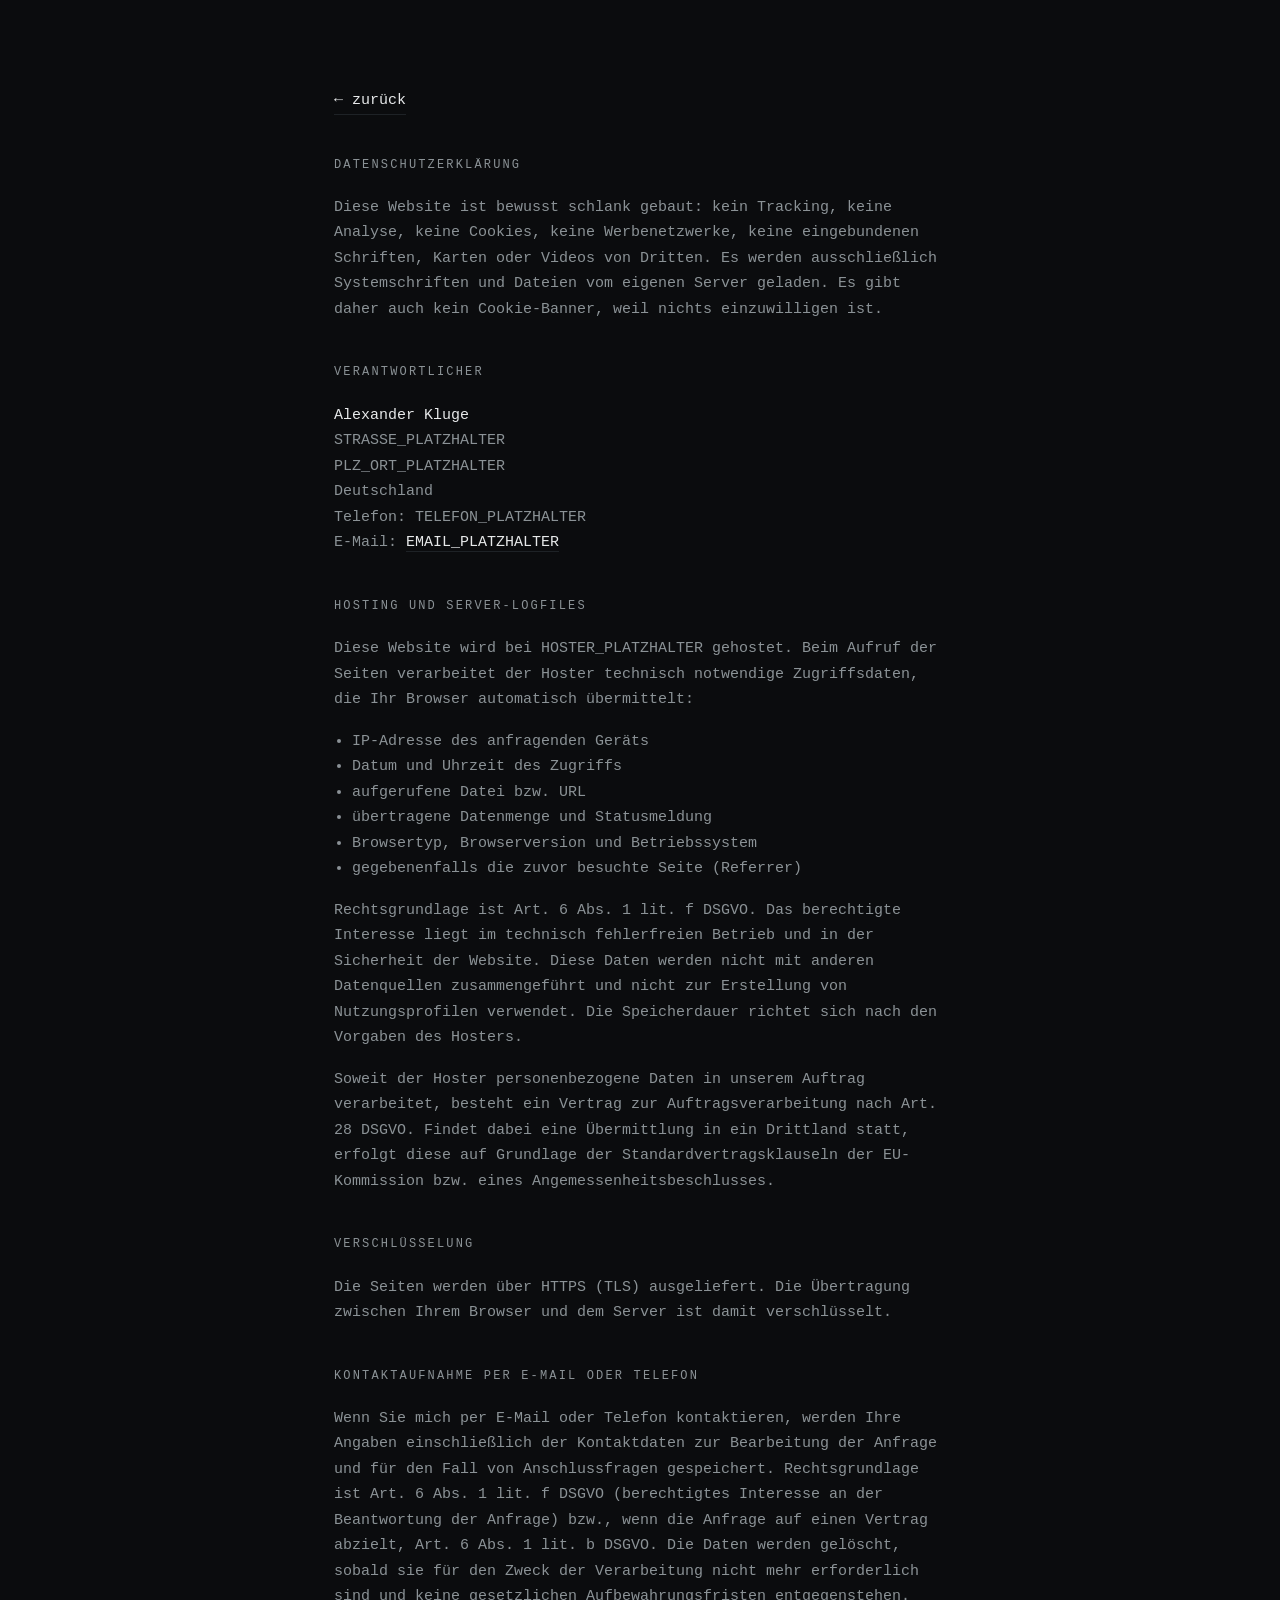
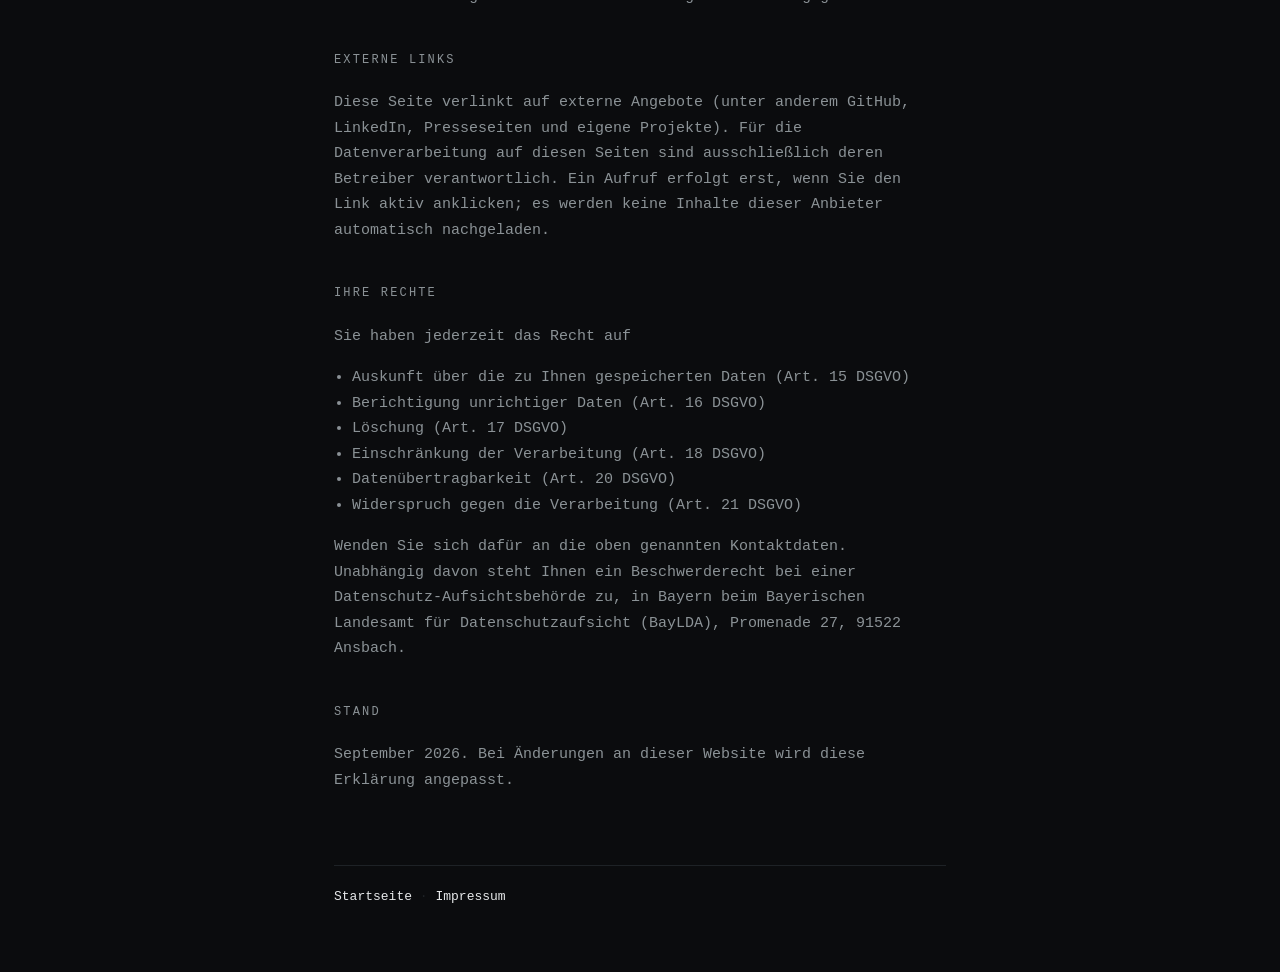
==== datenschutz.html @ 465dbee7 "Persönliche Seite: Projekte, Auszeichnungen, Impressum, Datenschutz Statische Seite ohne Build, ohne" ====
<!doctype html>
<html lang="de">
<head>
<meta charset="utf-8">
<meta name="viewport" content="width=device-width, initial-scale=1">
<title>Datenschutz — Alexander Kluge</title>
<meta name="description" content="Datenschutzerklärung nach Art. 13 DSGVO.">
<meta name="robots" content="noindex, follow">
<link rel="stylesheet" href="style.css">
<link rel="icon" href="data:,">
</head>
<body>
<main class="wrap legal">

  <a class="back" href="index.html">&larr; zurück</a>

  <h2>Datenschutzerklärung</h2>

  <p>Diese Website ist bewusst schlank gebaut: kein Tracking, keine Analyse,
  keine Cookies, keine Werbenetzwerke, keine eingebundenen Schriften, Karten
  oder Videos von Dritten. Es werden ausschließlich Systemschriften und Dateien
  vom eigenen Server geladen. Es gibt daher auch kein Cookie-Banner, weil nichts
  einzuwilligen ist.</p>

  <h2>Verantwortlicher</h2>

  <p><strong>Alexander Kluge</strong><br>
  STRASSE_PLATZHALTER<br>
  PLZ_ORT_PLATZHALTER<br>
  Deutschland<br>
  Telefon: TELEFON_PLATZHALTER<br>
  E-Mail: <a href="mailto:EMAIL_PLATZHALTER">EMAIL_PLATZHALTER</a></p>

  <h2>Hosting und Server-Logfiles</h2>

  <p>Diese Website wird bei HOSTER_PLATZHALTER gehostet. Beim Aufruf der Seiten
  verarbeitet der Hoster technisch notwendige Zugriffsdaten, die Ihr Browser
  automatisch übermittelt:</p>

  <ul>
    <li>IP-Adresse des anfragenden Geräts</li>
    <li>Datum und Uhrzeit des Zugriffs</li>
    <li>aufgerufene Datei bzw. URL</li>
    <li>übertragene Datenmenge und Statusmeldung</li>
    <li>Browsertyp, Browserversion und Betriebssystem</li>
    <li>gegebenenfalls die zuvor besuchte Seite (Referrer)</li>
  </ul>

  <p>Rechtsgrundlage ist Art. 6 Abs. 1 lit. f DSGVO. Das berechtigte Interesse
  liegt im technisch fehlerfreien Betrieb und in der Sicherheit der Website.
  Diese Daten werden nicht mit anderen Datenquellen zusammengeführt und nicht
  zur Erstellung von Nutzungsprofilen verwendet. Die Speicherdauer richtet sich
  nach den Vorgaben des Hosters.</p>

  <p>Soweit der Hoster personenbezogene Daten in unserem Auftrag verarbeitet,
  besteht ein Vertrag zur Auftragsverarbeitung nach Art. 28 DSGVO. Findet dabei
  eine Übermittlung in ein Drittland statt, erfolgt diese auf Grundlage der
  Standardvertragsklauseln der EU-Kommission bzw. eines
  Angemessenheitsbeschlusses.</p>

  <h2>Verschlüsselung</h2>

  <p>Die Seiten werden über HTTPS (TLS) ausgeliefert. Die Übertragung zwischen
  Ihrem Browser und dem Server ist damit verschlüsselt.</p>

  <h2>Kontaktaufnahme per E-Mail oder Telefon</h2>

  <p>Wenn Sie mich per E-Mail oder Telefon kontaktieren, werden Ihre Angaben
  einschließlich der Kontaktdaten zur Bearbeitung der Anfrage und für den Fall
  von Anschlussfragen gespeichert. Rechtsgrundlage ist Art. 6 Abs. 1 lit. f
  DSGVO (berechtigtes Interesse an der Beantwortung der Anfrage) bzw., wenn die
  Anfrage auf einen Vertrag abzielt, Art. 6 Abs. 1 lit. b DSGVO. Die Daten
  werden gelöscht, sobald sie für den Zweck der Verarbeitung nicht mehr
  erforderlich sind und keine gesetzlichen Aufbewahrungsfristen entgegenstehen.</p>

  <h2>Externe Links</h2>

  <p>Diese Seite verlinkt auf externe Angebote (unter anderem GitHub, LinkedIn,
  Presseseiten und eigene Projekte). Für die Datenverarbeitung auf diesen Seiten
  sind ausschließlich deren Betreiber verantwortlich. Ein Aufruf erfolgt erst,
  wenn Sie den Link aktiv anklicken; es werden keine Inhalte dieser Anbieter
  automatisch nachgeladen.</p>

  <h2>Ihre Rechte</h2>

  <p>Sie haben jederzeit das Recht auf</p>

  <ul>
    <li>Auskunft über die zu Ihnen gespeicherten Daten (Art. 15 DSGVO)</li>
    <li>Berichtigung unrichtiger Daten (Art. 16 DSGVO)</li>
    <li>Löschung (Art. 17 DSGVO)</li>
    <li>Einschränkung der Verarbeitung (Art. 18 DSGVO)</li>
    <li>Datenübertragbarkeit (Art. 20 DSGVO)</li>
    <li>Widerspruch gegen die Verarbeitung (Art. 21 DSGVO)</li>
  </ul>

  <p>Wenden Sie sich dafür an die oben genannten Kontaktdaten. Unabhängig davon
  steht Ihnen ein Beschwerderecht bei einer Datenschutz-Aufsichtsbehörde zu, in
  Bayern beim Bayerischen Landesamt für Datenschutzaufsicht (BayLDA),
  Promenade 27, 91522 Ansbach.</p>

  <h2>Stand</h2>

  <p>September 2026. Bei Änderungen an dieser Website wird diese Erklärung
  angepasst.</p>

  <footer>
    <a href="index.html">Startseite</a>
    <span class="dot">·</span>
    <a href="impressum.html">Impressum</a>
  </footer>

</main>
</body>
</html>
---- style.css ----
/* Alexander Kluge — persönliche Seite. Statisch, kein JS, keine externen Ressourcen. */

:root {
  --bg: #0b0c0e;
  --fg: #e7e9ea;
  --muted: #8b9296;
  --line: #1e2226;
  --accent: #66e0c0;
  --mono: ui-monospace, SFMono-Regular, "SF Mono", Menlo, Consolas, "Liberation Mono", monospace;
}

* { box-sizing: border-box; }

html { -webkit-text-size-adjust: 100%; }

body {
  margin: 0;
  background: var(--bg);
  color: var(--fg);
  font-family: var(--mono);
  font-size: 15px;
  line-height: 1.7;
  font-weight: 400;
}

.wrap {
  max-width: 660px;
  margin: 0 auto;
  padding: 88px 24px 64px;
}

a {
  color: var(--fg);
  text-decoration: none;
  border-bottom: 1px solid var(--line);
}

a:hover {
  color: var(--accent);
  border-bottom-color: var(--accent);
}

h1 {
  font-size: 15px;
  font-weight: 400;
  margin: 0;
  letter-spacing: 0.02em;
}

h1 + p.sub {
  margin: 2px 0 0;
  color: var(--muted);
}

h2 {
  font-size: 12px;
  font-weight: 400;
  text-transform: uppercase;
  letter-spacing: 0.18em;
  color: var(--muted);
  margin: 0 0 20px;
}

h3 {
  font-size: 15px;
  font-weight: 400;
  margin: 0;
}

p { margin: 0 0 16px; }

section { margin-top: 56px; }

.intro { margin-top: 32px; }

.intro p:last-child { margin-bottom: 0; }

.item {
  padding: 18px 0;
  border-top: 1px solid var(--line);
}

.item:last-child { border-bottom: 1px solid var(--line); }

.item p {
  margin: 6px 0 0;
  color: var(--muted);
}

.meta {
  display: block;
  color: var(--muted);
  font-size: 12px;
  letter-spacing: 0.08em;
  text-transform: uppercase;
  margin-top: 8px;
}

.dot { color: var(--line); }

dl.contact {
  margin: 0;
  display: grid;
  grid-template-columns: 92px 1fr;
  row-gap: 6px;
}

dl.contact dt {
  color: var(--muted);
  font-size: 12px;
  letter-spacing: 0.08em;
  text-transform: uppercase;
  padding-top: 3px;
}

dl.contact dd { margin: 0; }

footer {
  margin-top: 72px;
  padding-top: 20px;
  border-top: 1px solid var(--line);
  color: var(--muted);
  font-size: 13px;
}

footer a { border-bottom: none; }

.legal h2 { margin-top: 40px; }

.legal h2:first-of-type { margin-top: 0; }

.legal p, .legal li { color: var(--muted); }

.legal strong { color: var(--fg); font-weight: 400; }

.legal ul { padding-left: 18px; margin: 0 0 16px; }

.back { display: inline-block; margin-bottom: 40px; }

@media (max-width: 520px) {
  .wrap { padding: 56px 20px 48px; }
  dl.contact { grid-template-columns: 1fr; row-gap: 0; }
  dl.contact dd { margin-bottom: 12px; }
}
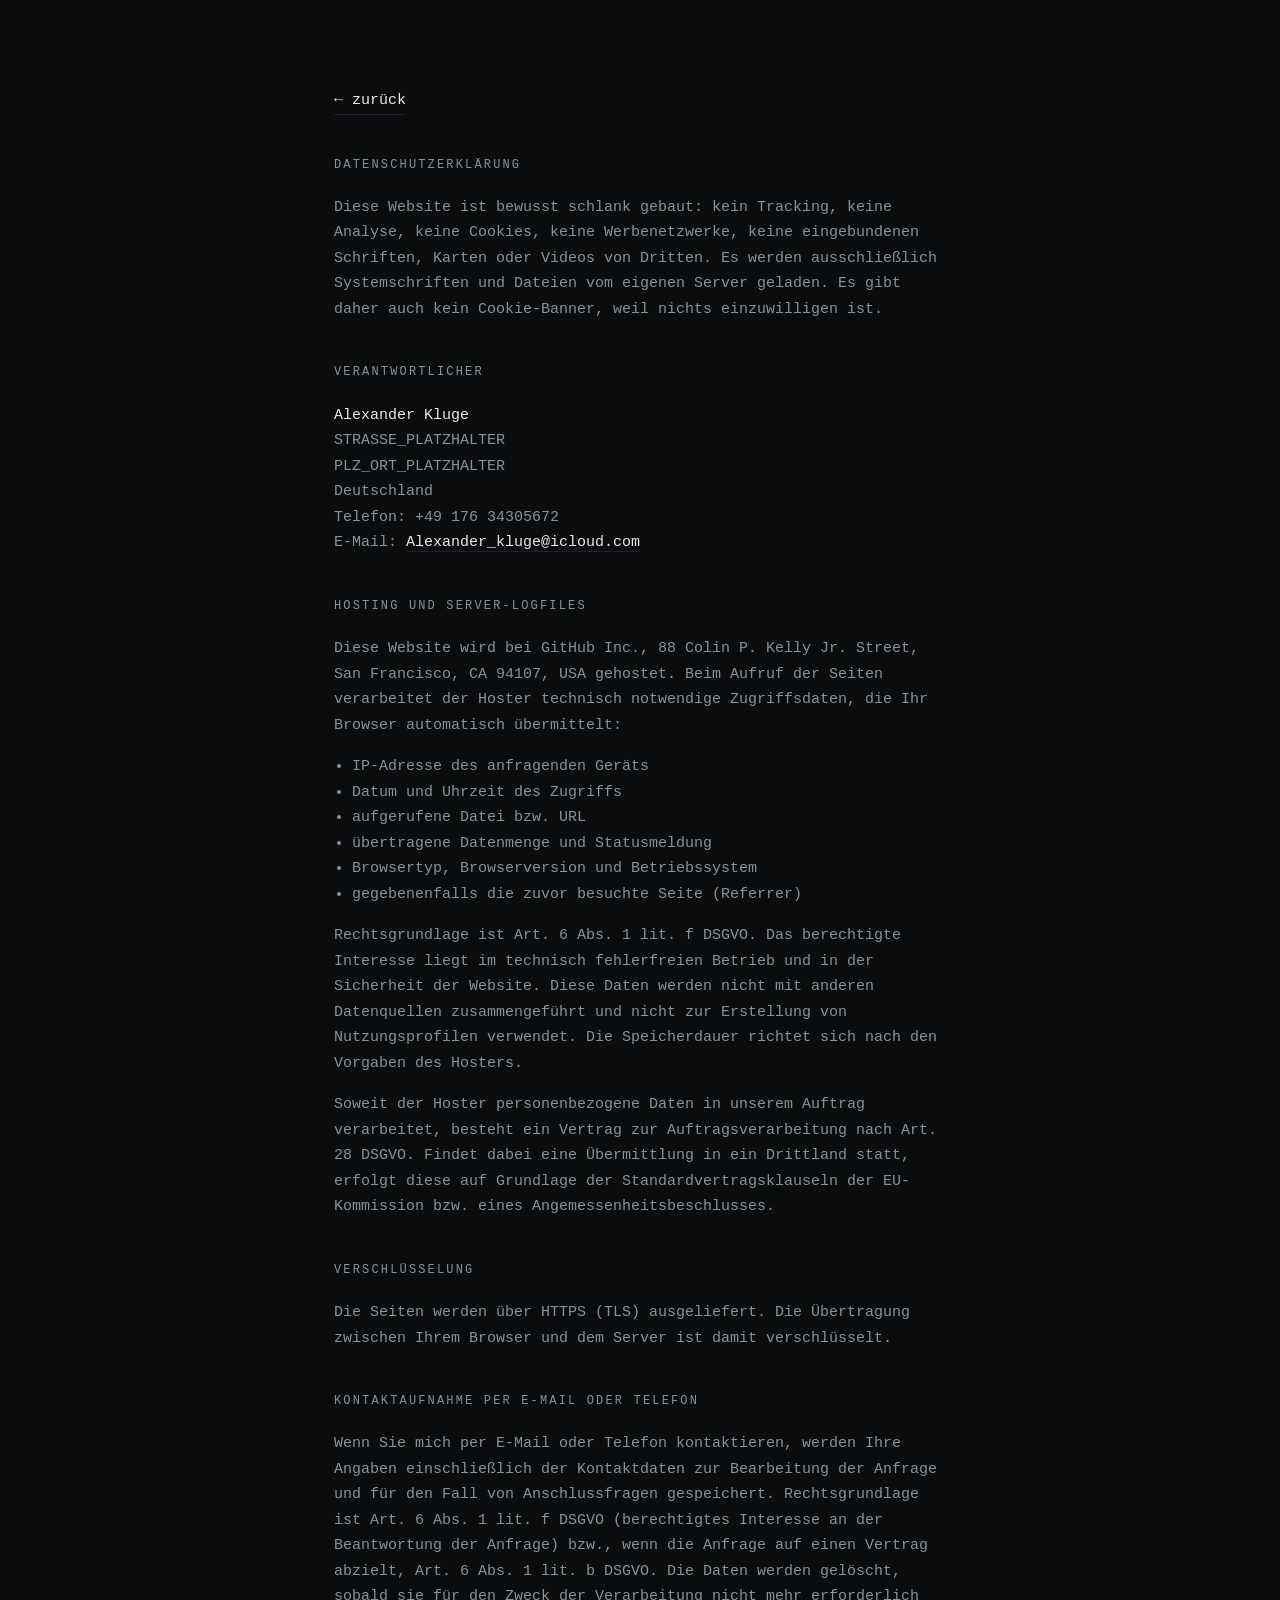
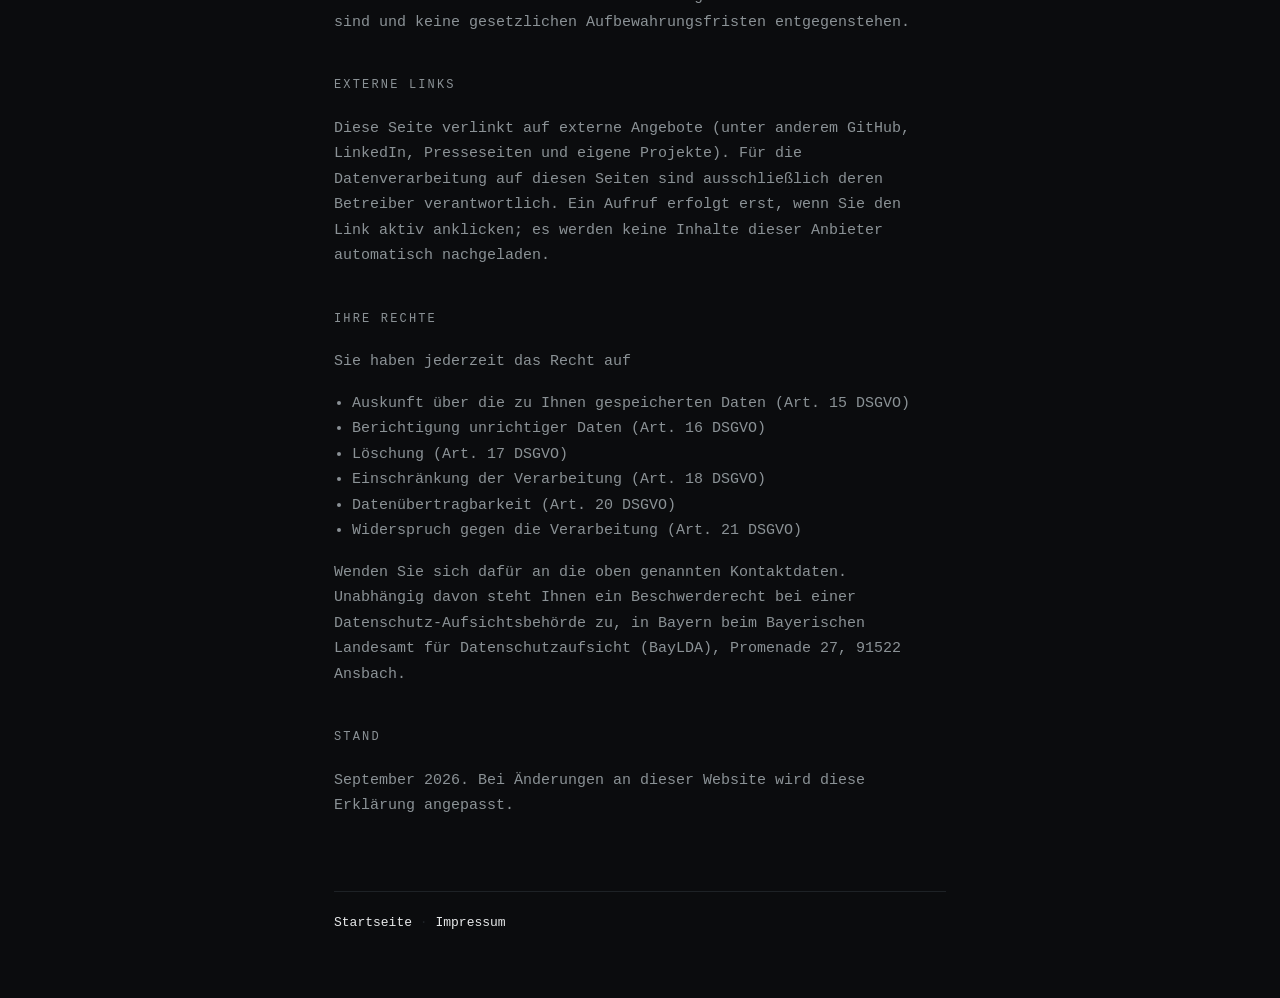
==== commit fa48d1c6: "Kontaktdaten eintragen, Nebensachen streichen, Indexierung erlauben E-Mail, Telefon und Hoster einge" ====
--- a/datenschutz.html
+++ b/datenschutz.html
@@ -28,12 +28,12 @@
   STRASSE_PLATZHALTER<br>
   PLZ_ORT_PLATZHALTER<br>
   Deutschland<br>
-  Telefon: TELEFON_PLATZHALTER<br>
-  E-Mail: <a href="mailto:EMAIL_PLATZHALTER">EMAIL_PLATZHALTER</a></p>
+  Telefon: +49 176 34305672<br>
+  E-Mail: <a href="mailto:Alexander_kluge@icloud.com">Alexander_kluge@icloud.com</a></p>
 
   <h2>Hosting und Server-Logfiles</h2>
 
-  <p>Diese Website wird bei HOSTER_PLATZHALTER gehostet. Beim Aufruf der Seiten
+  <p>Diese Website wird bei GitHub Inc., 88 Colin P. Kelly Jr. Street, San Francisco, CA 94107, USA gehostet. Beim Aufruf der Seiten
   verarbeitet der Hoster technisch notwendige Zugriffsdaten, die Ihr Browser
   automatisch übermittelt:</p>
 
--- a/style.css
+++ b/style.css
@@ -1,4 +1,5 @@
-/* Alexander Kluge — persönliche Seite. Statisch, kein JS, keine externen Ressourcen. */
+/* Alexander Kluge — persönliche Seite. Statisch, keine externen Ressourcen.
+   Einziges Skript: stars.js für den Sternenhimmel im Hintergrund. */
 
 :root {
   --bg: #0b0c0e;
@@ -23,7 +24,18 @@
   font-weight: 400;
 }
 
+#sky {
+  position: fixed;
+  inset: 0;
+  width: 100%;
+  height: 100%;
+  z-index: 0;
+  pointer-events: none;
+}
+
 .wrap {
+  position: relative;
+  z-index: 1;
   max-width: 660px;
   margin: 0 auto;
   padding: 88px 24px 64px;
@@ -98,6 +110,29 @@
 
 .dot { color: var(--line); }
 
+.cv {
+  display: grid;
+  grid-template-columns: 92px 1fr;
+  column-gap: 0;
+  padding: 14px 0;
+  border-top: 1px solid var(--line);
+}
+
+.cv:last-child { border-bottom: 1px solid var(--line); }
+
+.cv .when {
+  color: var(--muted);
+  font-size: 12px;
+  letter-spacing: 0.08em;
+  text-transform: uppercase;
+  padding-top: 3px;
+}
+
+.cv p {
+  margin: 4px 0 0;
+  color: var(--muted);
+}
+
 dl.contact {
   margin: 0;
   display: grid;
@@ -114,6 +149,8 @@
 }
 
 dl.contact dd { margin: 0; }
+
+dl.contact.lang { grid-template-columns: 124px 1fr; }
 
 footer {
   margin-top: 72px;
@@ -141,4 +178,5 @@
   .wrap { padding: 56px 20px 48px; }
   dl.contact { grid-template-columns: 1fr; row-gap: 0; }
   dl.contact dd { margin-bottom: 12px; }
+  .cv { grid-template-columns: 1fr; }
 }
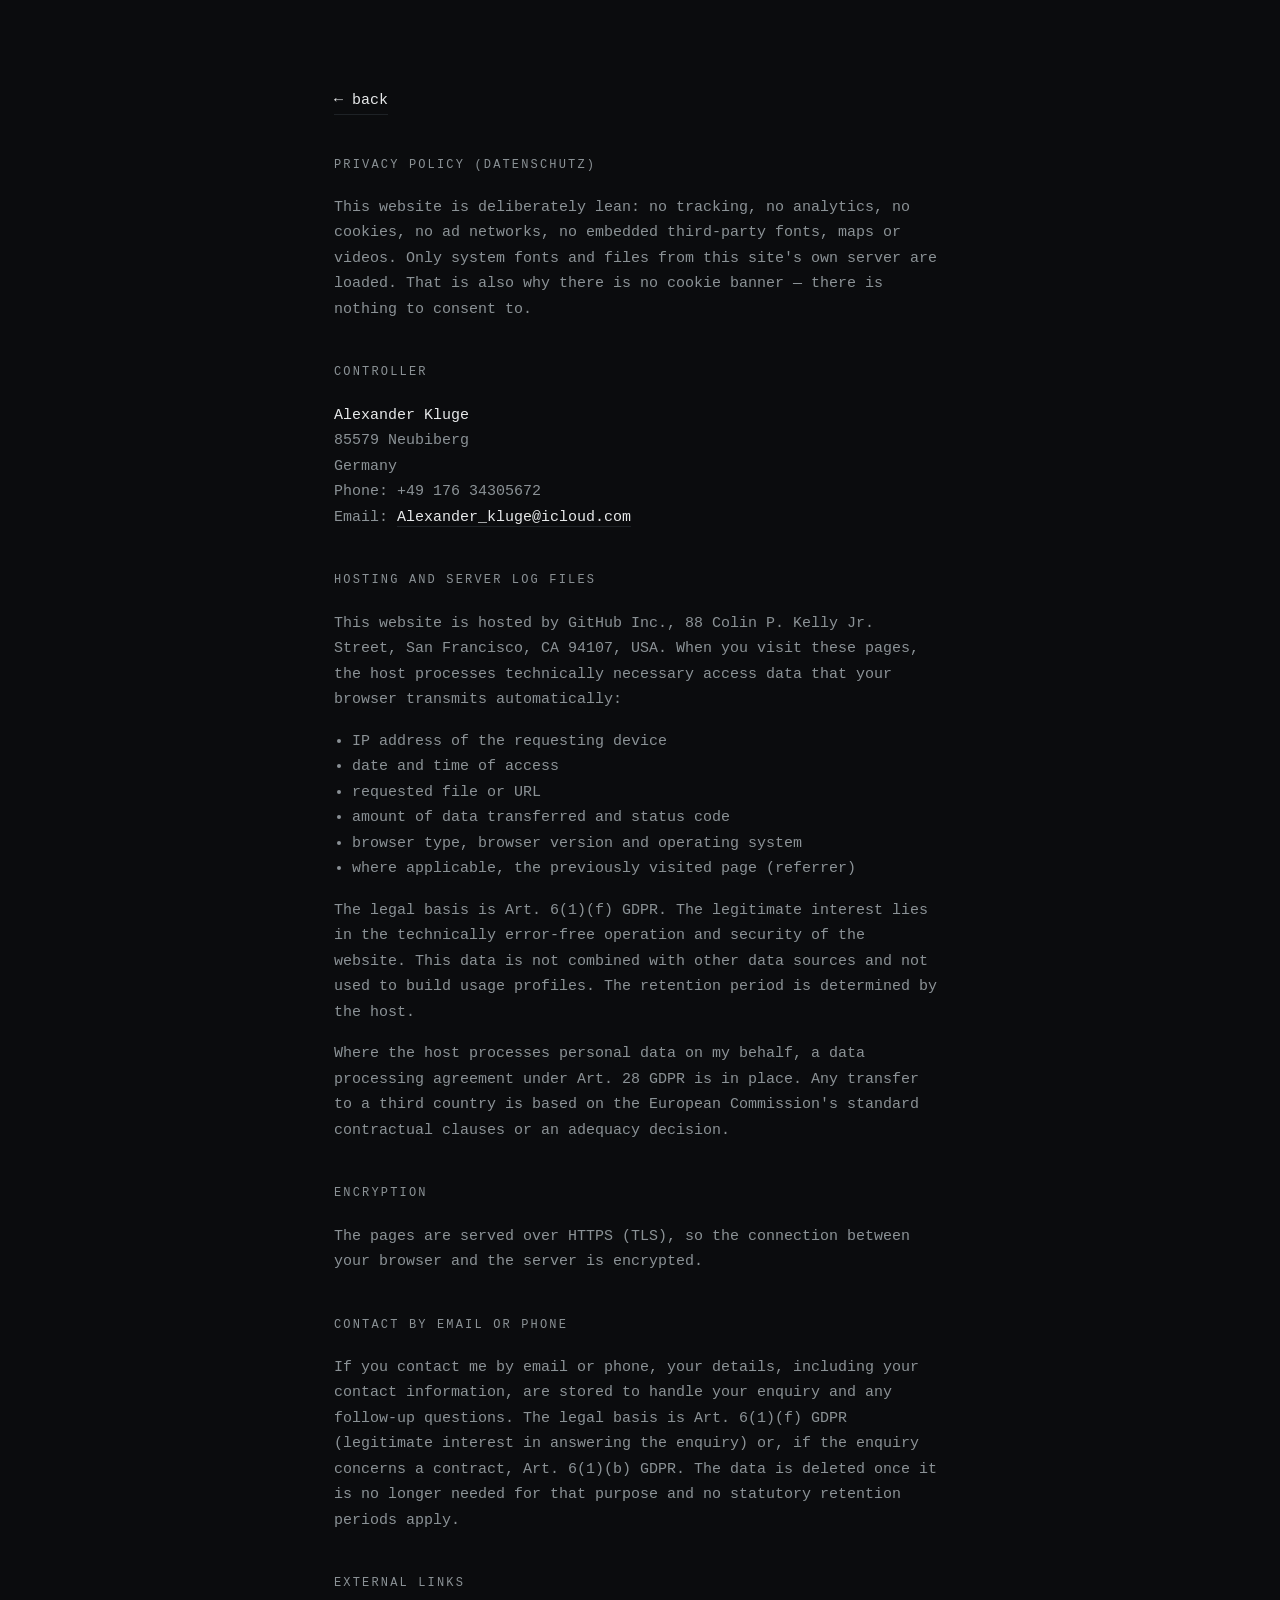
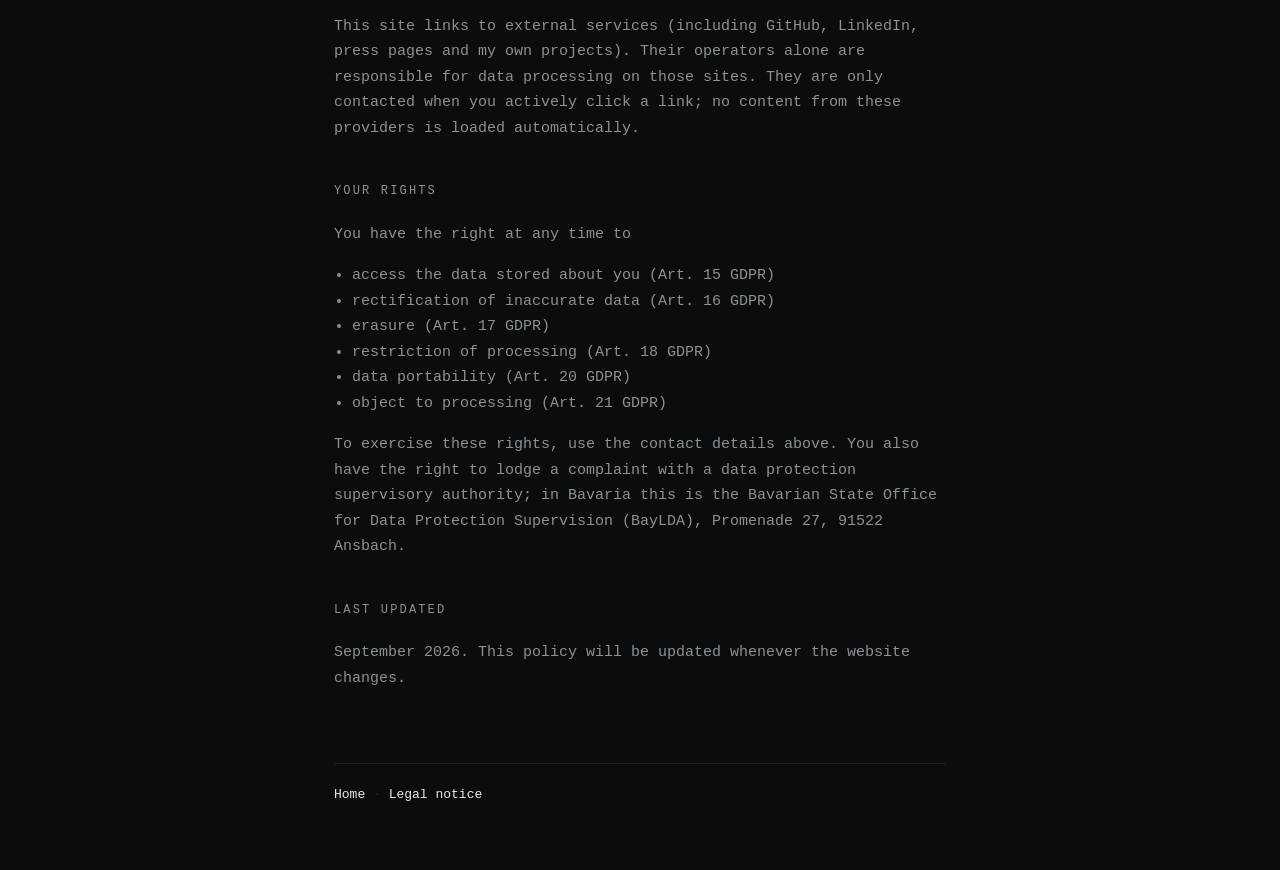
==== commit a6c63cb0: "Translate site to English, link LinkedIn in header, show only town in address Co-Authored-By: Claude" ====
--- a/datenschutz.html
+++ b/datenschutz.html
@@ -1,10 +1,10 @@
 <!doctype html>
-<html lang="de">
+<html lang="en">
 <head>
 <meta charset="utf-8">
 <meta name="viewport" content="width=device-width, initial-scale=1">
-<title>Datenschutz — Alexander Kluge</title>
-<meta name="description" content="Datenschutzerklärung nach Art. 13 DSGVO.">
+<title>Privacy — Alexander Kluge</title>
+<meta name="description" content="Privacy policy under Art. 13 GDPR.">
 <meta name="robots" content="noindex, follow">
 <link rel="stylesheet" href="style.css">
 <link rel="icon" href="data:,">
@@ -12,102 +12,97 @@
 <body>
 <main class="wrap legal">
 
-  <a class="back" href="index.html">&larr; zurück</a>
+  <a class="back" href="index.html">&larr; back</a>
 
-  <h2>Datenschutzerklärung</h2>
+  <h2>Privacy policy (Datenschutz)</h2>
 
-  <p>Diese Website ist bewusst schlank gebaut: kein Tracking, keine Analyse,
-  keine Cookies, keine Werbenetzwerke, keine eingebundenen Schriften, Karten
-  oder Videos von Dritten. Es werden ausschließlich Systemschriften und Dateien
-  vom eigenen Server geladen. Es gibt daher auch kein Cookie-Banner, weil nichts
-  einzuwilligen ist.</p>
+  <p>This website is deliberately lean: no tracking, no analytics, no cookies,
+  no ad networks, no embedded third-party fonts, maps or videos. Only system
+  fonts and files from this site's own server are loaded. That is also why there
+  is no cookie banner — there is nothing to consent to.</p>
 
-  <h2>Verantwortlicher</h2>
+  <h2>Controller</h2>
 
   <p><strong>Alexander Kluge</strong><br>
-  STRASSE_PLATZHALTER<br>
-  PLZ_ORT_PLATZHALTER<br>
-  Deutschland<br>
-  Telefon: +49 176 34305672<br>
-  E-Mail: <a href="mailto:Alexander_kluge@icloud.com">Alexander_kluge@icloud.com</a></p>
+  85579 Neubiberg<br>
+  Germany<br>
+  Phone: +49 176 34305672<br>
+  Email: <a href="mailto:Alexander_kluge@icloud.com">Alexander_kluge@icloud.com</a></p>
 
-  <h2>Hosting und Server-Logfiles</h2>
+  <h2>Hosting and server log files</h2>
 
-  <p>Diese Website wird bei GitHub Inc., 88 Colin P. Kelly Jr. Street, San Francisco, CA 94107, USA gehostet. Beim Aufruf der Seiten
-  verarbeitet der Hoster technisch notwendige Zugriffsdaten, die Ihr Browser
-  automatisch übermittelt:</p>
+  <p>This website is hosted by GitHub Inc., 88 Colin P. Kelly Jr. Street,
+  San Francisco, CA 94107, USA. When you visit these pages, the host processes
+  technically necessary access data that your browser transmits
+  automatically:</p>
 
   <ul>
-    <li>IP-Adresse des anfragenden Geräts</li>
-    <li>Datum und Uhrzeit des Zugriffs</li>
-    <li>aufgerufene Datei bzw. URL</li>
-    <li>übertragene Datenmenge und Statusmeldung</li>
-    <li>Browsertyp, Browserversion und Betriebssystem</li>
-    <li>gegebenenfalls die zuvor besuchte Seite (Referrer)</li>
+    <li>IP address of the requesting device</li>
+    <li>date and time of access</li>
+    <li>requested file or URL</li>
+    <li>amount of data transferred and status code</li>
+    <li>browser type, browser version and operating system</li>
+    <li>where applicable, the previously visited page (referrer)</li>
   </ul>
 
-  <p>Rechtsgrundlage ist Art. 6 Abs. 1 lit. f DSGVO. Das berechtigte Interesse
-  liegt im technisch fehlerfreien Betrieb und in der Sicherheit der Website.
-  Diese Daten werden nicht mit anderen Datenquellen zusammengeführt und nicht
-  zur Erstellung von Nutzungsprofilen verwendet. Die Speicherdauer richtet sich
-  nach den Vorgaben des Hosters.</p>
+  <p>The legal basis is Art. 6(1)(f) GDPR. The legitimate interest lies in the
+  technically error-free operation and security of the website. This data is
+  not combined with other data sources and not used to build usage profiles.
+  The retention period is determined by the host.</p>
 
-  <p>Soweit der Hoster personenbezogene Daten in unserem Auftrag verarbeitet,
-  besteht ein Vertrag zur Auftragsverarbeitung nach Art. 28 DSGVO. Findet dabei
-  eine Übermittlung in ein Drittland statt, erfolgt diese auf Grundlage der
-  Standardvertragsklauseln der EU-Kommission bzw. eines
-  Angemessenheitsbeschlusses.</p>
+  <p>Where the host processes personal data on my behalf, a data processing
+  agreement under Art. 28 GDPR is in place. Any transfer to a third country is
+  based on the European Commission's standard contractual clauses or an
+  adequacy decision.</p>
 
-  <h2>Verschlüsselung</h2>
+  <h2>Encryption</h2>
 
-  <p>Die Seiten werden über HTTPS (TLS) ausgeliefert. Die Übertragung zwischen
-  Ihrem Browser und dem Server ist damit verschlüsselt.</p>
+  <p>The pages are served over HTTPS (TLS), so the connection between your
+  browser and the server is encrypted.</p>
 
-  <h2>Kontaktaufnahme per E-Mail oder Telefon</h2>
+  <h2>Contact by email or phone</h2>
 
-  <p>Wenn Sie mich per E-Mail oder Telefon kontaktieren, werden Ihre Angaben
-  einschließlich der Kontaktdaten zur Bearbeitung der Anfrage und für den Fall
-  von Anschlussfragen gespeichert. Rechtsgrundlage ist Art. 6 Abs. 1 lit. f
-  DSGVO (berechtigtes Interesse an der Beantwortung der Anfrage) bzw., wenn die
-  Anfrage auf einen Vertrag abzielt, Art. 6 Abs. 1 lit. b DSGVO. Die Daten
-  werden gelöscht, sobald sie für den Zweck der Verarbeitung nicht mehr
-  erforderlich sind und keine gesetzlichen Aufbewahrungsfristen entgegenstehen.</p>
+  <p>If you contact me by email or phone, your details, including your contact
+  information, are stored to handle your enquiry and any follow-up questions.
+  The legal basis is Art. 6(1)(f) GDPR (legitimate interest in answering the
+  enquiry) or, if the enquiry concerns a contract, Art. 6(1)(b) GDPR. The data
+  is deleted once it is no longer needed for that purpose and no statutory
+  retention periods apply.</p>
 
-  <h2>Externe Links</h2>
+  <h2>External links</h2>
 
-  <p>Diese Seite verlinkt auf externe Angebote (unter anderem GitHub, LinkedIn,
-  Presseseiten und eigene Projekte). Für die Datenverarbeitung auf diesen Seiten
-  sind ausschließlich deren Betreiber verantwortlich. Ein Aufruf erfolgt erst,
-  wenn Sie den Link aktiv anklicken; es werden keine Inhalte dieser Anbieter
-  automatisch nachgeladen.</p>
+  <p>This site links to external services (including GitHub, LinkedIn, press
+  pages and my own projects). Their operators alone are responsible for data
+  processing on those sites. They are only contacted when you actively click a
+  link; no content from these providers is loaded automatically.</p>
 
-  <h2>Ihre Rechte</h2>
+  <h2>Your rights</h2>
 
-  <p>Sie haben jederzeit das Recht auf</p>
+  <p>You have the right at any time to</p>
 
   <ul>
-    <li>Auskunft über die zu Ihnen gespeicherten Daten (Art. 15 DSGVO)</li>
-    <li>Berichtigung unrichtiger Daten (Art. 16 DSGVO)</li>
-    <li>Löschung (Art. 17 DSGVO)</li>
-    <li>Einschränkung der Verarbeitung (Art. 18 DSGVO)</li>
-    <li>Datenübertragbarkeit (Art. 20 DSGVO)</li>
-    <li>Widerspruch gegen die Verarbeitung (Art. 21 DSGVO)</li>
+    <li>access the data stored about you (Art. 15 GDPR)</li>
+    <li>rectification of inaccurate data (Art. 16 GDPR)</li>
+    <li>erasure (Art. 17 GDPR)</li>
+    <li>restriction of processing (Art. 18 GDPR)</li>
+    <li>data portability (Art. 20 GDPR)</li>
+    <li>object to processing (Art. 21 GDPR)</li>
   </ul>
 
-  <p>Wenden Sie sich dafür an die oben genannten Kontaktdaten. Unabhängig davon
-  steht Ihnen ein Beschwerderecht bei einer Datenschutz-Aufsichtsbehörde zu, in
-  Bayern beim Bayerischen Landesamt für Datenschutzaufsicht (BayLDA),
-  Promenade 27, 91522 Ansbach.</p>
+  <p>To exercise these rights, use the contact details above. You also have the
+  right to lodge a complaint with a data protection supervisory authority; in
+  Bavaria this is the Bavarian State Office for Data Protection Supervision
+  (BayLDA), Promenade 27, 91522 Ansbach.</p>
 
-  <h2>Stand</h2>
+  <h2>Last updated</h2>
 
-  <p>September 2026. Bei Änderungen an dieser Website wird diese Erklärung
-  angepasst.</p>
+  <p>September 2026. This policy will be updated whenever the website
+  changes.</p>
 
   <footer>
-    <a href="index.html">Startseite</a>
+    <a href="index.html">Home</a>
     <span class="dot">·</span>
-    <a href="impressum.html">Impressum</a>
+    <a href="impressum.html">Legal notice</a>
   </footer>
 
 </main>
--- a/style.css
+++ b/style.css
@@ -63,6 +63,13 @@
   margin: 2px 0 0;
   color: var(--muted);
 }
+
+p.links {
+  margin: 10px 0 0;
+  font-size: 13px;
+}
+
+p.links a { border-bottom-color: var(--muted); }
 
 h2 {
   font-size: 12px;
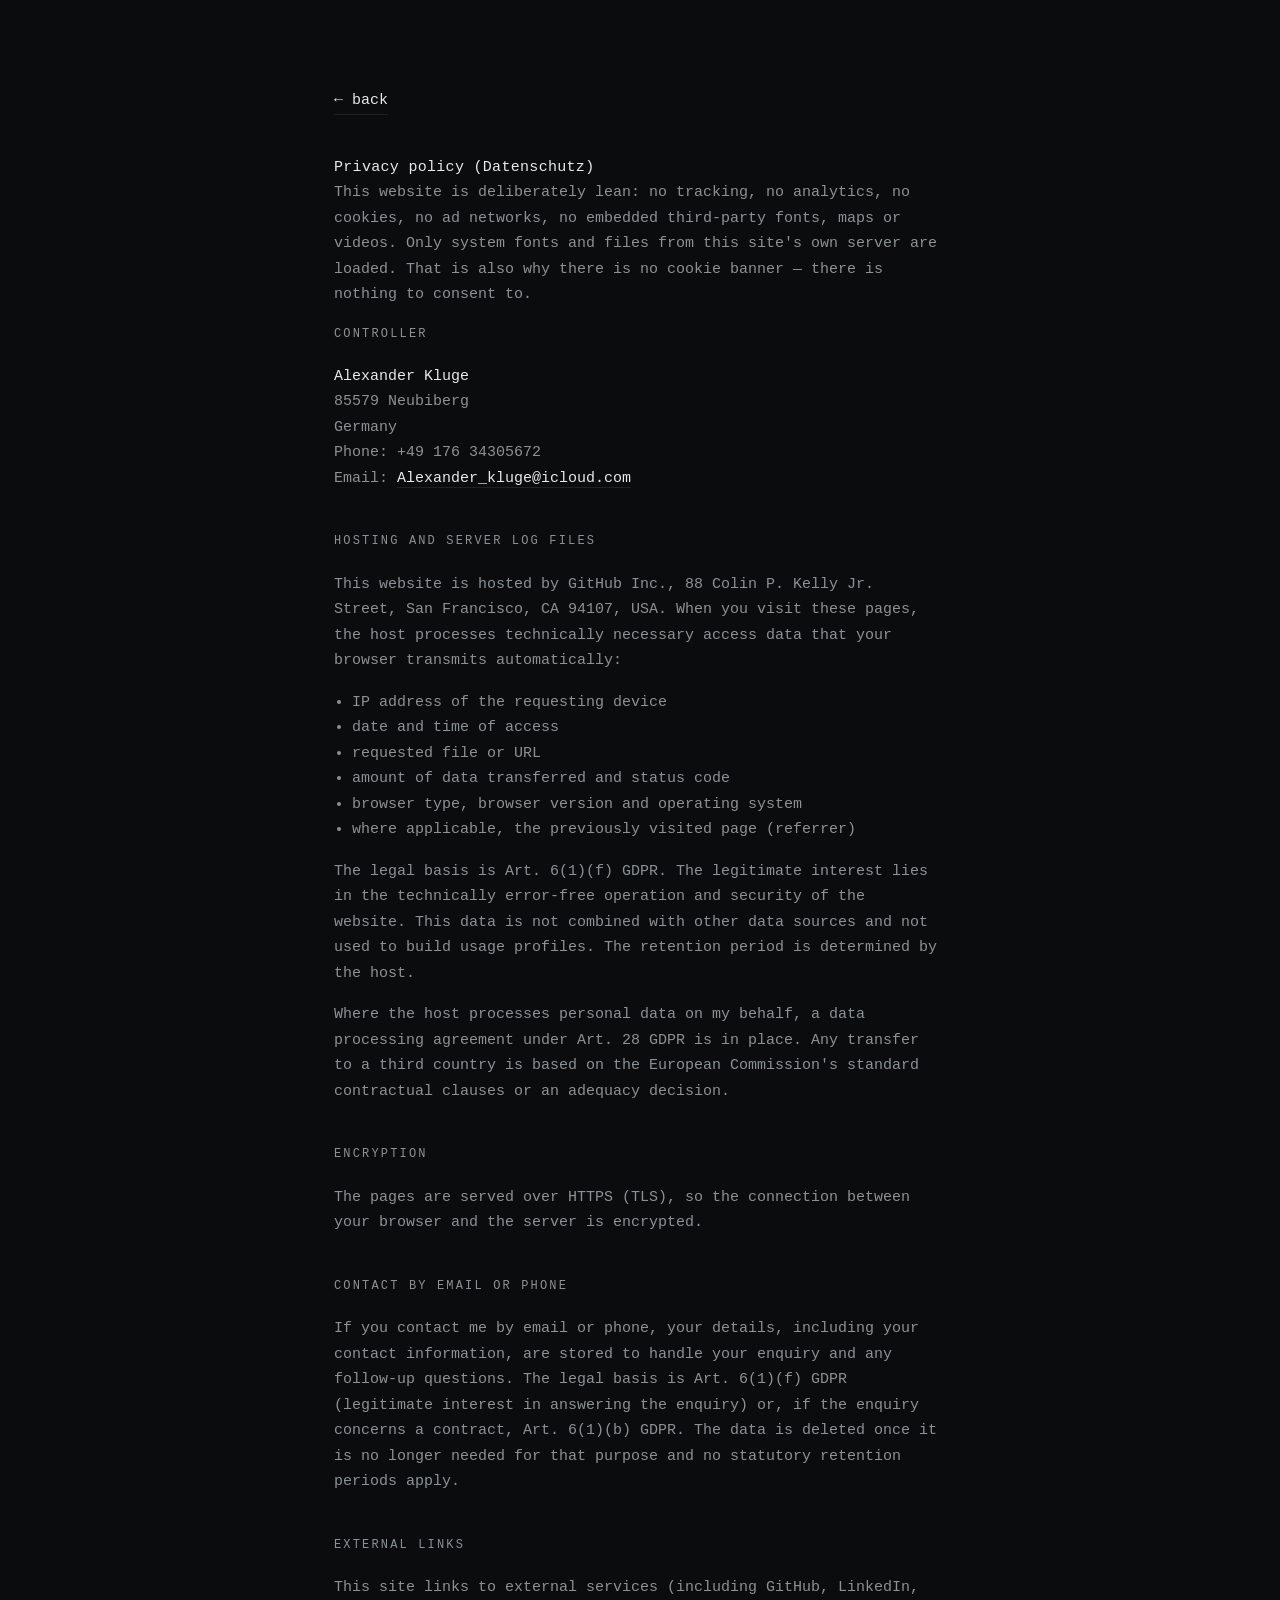
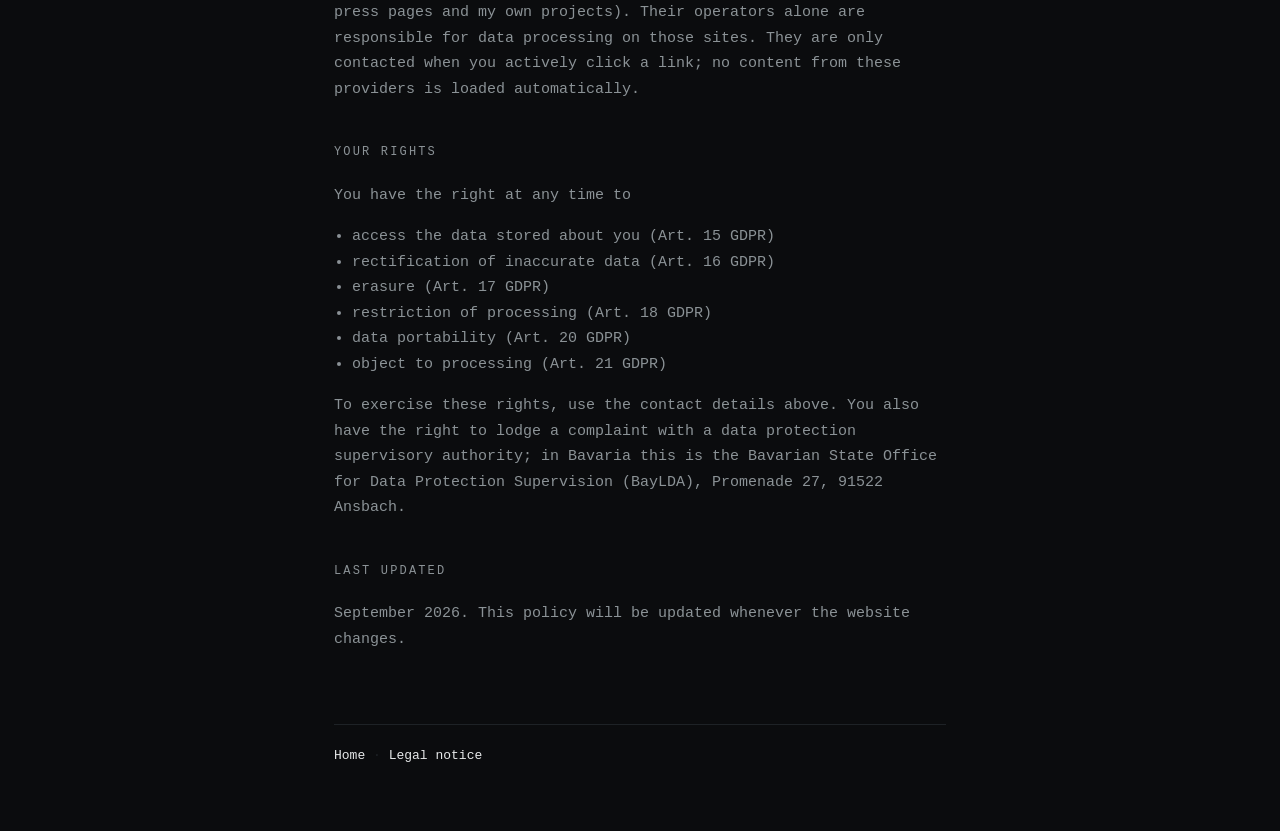
==== commit 89de3f2b: "Expand portfolio SEO, project directory and verified press coverage" ====
--- a/datenschutz.html
+++ b/datenschutz.html
@@ -6,15 +6,16 @@
 <title>Privacy — Alexander Kluge</title>
 <meta name="description" content="Privacy policy under Art. 13 GDPR.">
 <meta name="robots" content="noindex, follow">
-<link rel="stylesheet" href="style.css">
-<link rel="icon" href="data:,">
+<link rel="stylesheet" href="style.css?v=4">
+<link rel="icon" href="assets/favicon.svg" type="image/svg+xml">
+<link rel="canonical" href="https://alexanderh2seo4.github.io/Aboutme/datenschutz.html">
 </head>
 <body>
 <main class="wrap legal">
 
-  <a class="back" href="index.html">&larr; back</a>
+  <a class="back" href="./">&larr; back</a>
 
-  <h2>Privacy policy (Datenschutz)</h2>
+  <h1>Privacy policy (Datenschutz)</h1>
 
   <p>This website is deliberately lean: no tracking, no analytics, no cookies,
   no ad networks, no embedded third-party fonts, maps or videos. Only system
@@ -100,7 +101,7 @@
   changes.</p>
 
   <footer>
-    <a href="index.html">Home</a>
+    <a href="./">Home</a>
     <span class="dot">·</span>
     <a href="impressum.html">Legal notice</a>
   </footer>
--- a/style.css
+++ b/style.css
@@ -52,6 +52,33 @@
   border-bottom-color: var(--accent);
 }
 
+a:focus-visible { outline: 2px solid var(--accent); outline-offset: 5px; }
+
+.skip-link {
+  position: fixed;
+  top: 12px;
+  left: 12px;
+  z-index: 3;
+  padding: 8px 12px;
+  background: var(--bg);
+  transform: translateY(-200%);
+}
+
+.skip-link:focus { transform: translateY(0); }
+
+.section-nav { display: flex; flex-wrap: wrap; gap: 6px 18px; margin-top: 24px; font-size: 13px; }
+.section-intro { color: var(--muted); }
+.breadcrumbs { color: var(--muted); font-size: 12px; margin-bottom: 32px; overflow-wrap: anywhere; }
+.eyebrow { color: var(--accent); font-size: 12px; margin-bottom: 12px; }
+.project-page h1 { font-size: clamp(22px, 4vw, 30px); line-height: 1.35; }
+.project-lead { color: var(--muted); margin-top: 18px; }
+.project-page section > p { color: var(--muted); }
+.project-page h2 { line-height: 1.6; letter-spacing: 0.1em; }
+.project-links { padding-left: 20px; margin: 20px 0 0; }
+.project-links li { margin: 8px 0; }
+.project-page a, dl.contact dd { overflow-wrap: anywhere; }
+section[id] { scroll-margin-top: 28px; }
+
 h1 {
   font-size: 15px;
   font-weight: 400;
@@ -69,7 +96,7 @@
   font-size: 13px;
 }
 
-p.links a { border-bottom-color: var(--muted); }
+p.links a { border-bottom-color: var(--muted); white-space: nowrap; }
 
 h2 {
   font-size: 12px;
